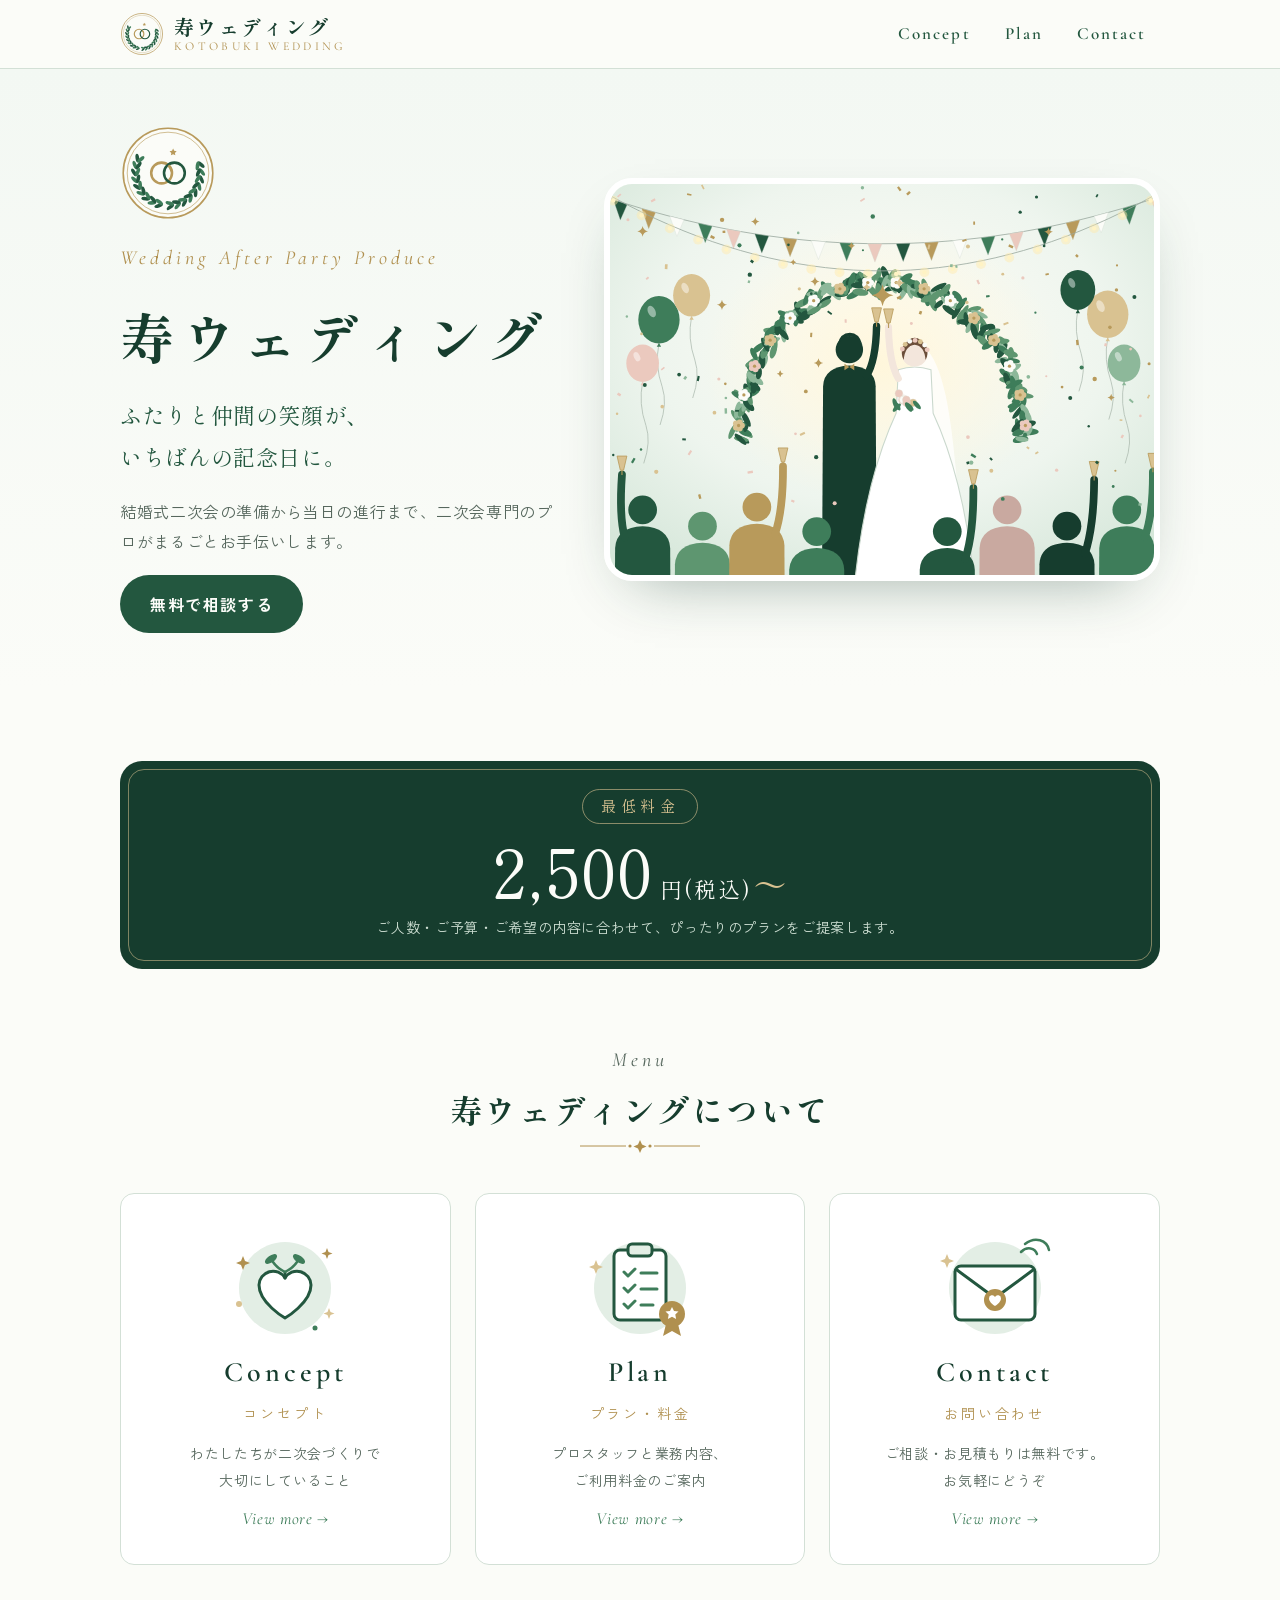
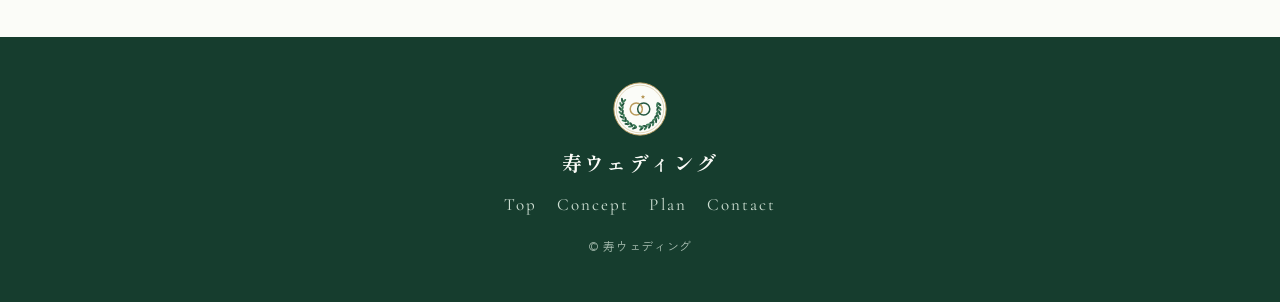
==== index.html @ ed3d982c "寿ウェディング ホームページのテスト版を作成 TOP・Concept・Plan・Contact の4ページ、仮ロゴ、ヒーローイラスト、 各項目のイラストアイコンを追加。  Co-Authored-By" ====
<!doctype html>
<html lang="ja">
<head>
<meta charset="utf-8">
<meta name="viewport" content="width=device-width, initial-scale=1, viewport-fit=cover">
<title>寿ウェディング</title>
<meta name="description" content="結婚式二次会の代行・プロデュースなら寿ウェディング。プロ司会者・ディレクターが会場手配から当日の進行までまるごとサポート。最低料金2,500円(税込)〜。">
<link rel="icon" href="images/logo.svg" type="image/svg+xml">
<link rel="preconnect" href="https://fonts.googleapis.com">
<link rel="preconnect" href="https://fonts.gstatic.com" crossorigin>
<link rel="stylesheet" href="https://fonts.googleapis.com/css2?family=Cormorant+Garamond:ital,wght@0,500;0,600;1,500&family=Shippori+Mincho+B1:wght@500;700&family=Zen+Kaku+Gothic+New:wght@400;700&display=swap">
<link rel="stylesheet" href="css/style.css">
</head>
<body>

<header class="site-header">
  <div class="wrap">
    <a class="brand" href="index.html" aria-label="寿ウェディング トップへ">
      <img src="images/logo.svg" alt="" width="44" height="44">
      <span class="brand-name"><b>寿ウェディング</b><small>KOTOBUKI WEDDING</small></span>
    </a>
    <nav class="nav" aria-label="メインメニュー">
      <a href="concept.html">Concept</a>
      <a href="plan.html">Plan</a>
      <a href="contact.html">Contact</a>
    </nav>
  </div>
</header>

<main>
  <section class="hero">
    <div class="wrap">
      <div class="hero-copy">
        <img class="logo-big rise" src="images/logo.svg" alt="" width="96" height="96">
        <p class="eyebrow rise d1">Wedding After Party Produce</p>
        <h1 class="rise d1">寿ウェディング</h1>
        <p class="tagline rise d2">ふたりと仲間の笑顔が、<br>いちばんの記念日に。</p>
        <p class="lead rise d3">結婚式二次会の準備から当日の進行まで、二次会専門のプロがまるごとお手伝いします。</p>
        <div class="rise d3"><a class="btn" href="contact.html">無料で相談する</a></div>
      </div>
      <figure class="hero-figure rise d2">
        <!-- 実際のパーティー写真に差し替える場合は src を images/hero.jpg などに変更 -->
        <img src="images/hero.svg" alt="二次会パーティーで新郎新婦とゲストが乾杯している様子" width="1000" height="720">
      </figure>
    </div>
  </section>

  <section class="section">
    <div class="wrap">
      <div class="price-pick">
        <span class="label">最低料金</span>
        <p class="amount" style="margin:0">2,500<small>円(税込)</small><span class="from">〜</span></p>
        <p class="note">ご人数・ご予算・ご希望の内容に合わせて、ぴったりのプランをご提案します。</p>
      </div>
    </div>
  </section>

  <section class="section" style="padding-top:0">
    <div class="wrap">
      <div class="section-head">
        <p class="eyebrow">Menu</p>
        <h2>寿ウェディングについて</h2>
        <img class="ornament" src="images/ornament.svg" alt="">
      </div>
      <div class="link-cards">
        <a class="link-card" href="concept.html">
          <img src="images/ill-concept.svg" alt="" width="140" height="120">
          <span class="en">Concept</span>
          <span class="ja">コンセプト</span>
          <p>わたしたちが二次会づくりで<br>大切にしていること</p>
          <span class="more">View more →</span>
        </a>
        <a class="link-card" href="plan.html">
          <img src="images/ill-plan.svg" alt="" width="140" height="120">
          <span class="en">Plan</span>
          <span class="ja">プラン・料金</span>
          <p>プロスタッフと業務内容、<br>ご利用料金のご案内</p>
          <span class="more">View more →</span>
        </a>
        <a class="link-card" href="contact.html">
          <img src="images/ill-contact.svg" alt="" width="140" height="120">
          <span class="en">Contact</span>
          <span class="ja">お問い合わせ</span>
          <p>ご相談・お見積もりは無料です。<br>お気軽にどうぞ</p>
          <span class="more">View more →</span>
        </a>
      </div>
    </div>
  </section>
</main>

<footer class="site-footer">
  <div class="wrap">
    <img src="images/logo.svg" alt="" width="56" height="56">
    <span class="brand-name"><b>寿ウェディング</b></span>
    <nav aria-label="フッターメニュー">
      <a href="index.html">Top</a><a href="concept.html">Concept</a><a href="plan.html">Plan</a><a href="contact.html">Contact</a>
    </nav>
    <small>&copy; 寿ウェディング</small>
  </div>
</footer>

</body>
</html>
---- css/style.css ----
/* 寿ウェディング — 緑基調・上品で華やかなトーン
   レイアウト: 余白を広くとった中央寄せの1カラム + 情報はグリッドカード */
:root {
  --green-900: #163D2E;
  --green-700: #23573F;
  --green-500: #3E7D5A;
  --green-100: #E3EEE5;
  --green-50:  #F3F8F3;
  --ivory:     #FBFCF8;
  --gold:      #B0904F;
  --gold-soft: #D9C291;
  --ink:       #1E2B24;
  --muted:     #56675D;
  --line:      #D3E0D6;

  --font-display: "Shippori Mincho B1", "Yu Mincho", "Hiragino Mincho ProN", serif;
  --font-body: "Zen Kaku Gothic New", "Hiragino Sans", "Yu Gothic", sans-serif;
  --font-latin: "Cormorant Garamond", "Times New Roman", serif;

  --wrap: 1080px;
  --radius: 14px;
  color-scheme: light;
}

*, *::before, *::after { box-sizing: border-box; }
html { scroll-behavior: smooth; }
body {
  margin: 0;
  background: var(--ivory);
  color: var(--ink);
  font-family: var(--font-body);
  font-size: 16px;
  line-height: 1.9;
  letter-spacing: .04em;
}
img { max-width: 100%; height: auto; display: block; }
a { color: inherit; }
:focus-visible { outline: 2px solid var(--gold); outline-offset: 3px; }

.wrap { width: 100%; max-width: var(--wrap); margin-inline: auto; padding-inline: 20px; }

/* ---------- header ---------- */
.site-header {
  position: sticky; top: env(safe-area-inset-top, 0px); z-index: 10;
  background: color-mix(in srgb, var(--ivory) 92%, transparent);
  backdrop-filter: blur(8px);
  border-bottom: 1px solid var(--line);
}
.site-header .wrap { display: flex; align-items: center; justify-content: space-between; gap: 16px; padding-block: 12px; flex-wrap: wrap; }
.brand { display: flex; align-items: center; gap: 10px; text-decoration: none; }
.brand img { width: 44px; height: 44px; }
.brand-name { display: flex; flex-direction: column; line-height: 1.2; }
.brand-name b { font-family: var(--font-display); font-weight: 700; font-size: 20px; color: var(--green-900); letter-spacing: .12em; }
.brand-name small { font-family: var(--font-latin); font-size: 12px; color: var(--gold); letter-spacing: .28em; }
.nav { display: flex; gap: 6px; }
.nav a {
  text-decoration: none; padding: 6px 14px; border-radius: 999px;
  font-family: var(--font-latin); font-size: 17px; font-weight: 600; letter-spacing: .12em; color: var(--green-700);
}
.nav a:hover, .nav a[aria-current="page"] { background: var(--green-100); color: var(--green-900); }

/* ---------- common ---------- */
.eyebrow { font-family: var(--font-latin); font-style: italic; color: var(--gold); font-size: 20px; letter-spacing: .2em; margin: 0; }
h1, h2, h3 { font-family: var(--font-display); color: var(--green-900); text-wrap: balance; letter-spacing: .08em; line-height: 1.5; }
.section { padding-block: 72px; }
.section-head { text-align: center; margin-bottom: 40px; display: grid; gap: 6px; justify-items: center; }
.section-head h2 { margin: 0; font-size: clamp(24px, 4vw, 32px); }
.section-head p { margin: 0; color: var(--muted); max-width: 36em; }
.ornament { width: 120px; height: 14px; color: var(--gold); }

.btn {
  display: inline-flex; align-items: center; justify-content: center; gap: 8px;
  padding: 14px 30px; border-radius: 999px; text-decoration: none; font-weight: 700; letter-spacing: .1em;
  background: var(--green-700); color: var(--ivory); border: 0; cursor: pointer; font: inherit; font-weight: 700;
  transition: background .2s, transform .2s;
}
.btn:hover { background: var(--green-900); transform: translateY(-1px); }
.btn.ghost { background: transparent; color: var(--green-700); border: 1.5px solid var(--green-700); }
.btn.ghost:hover { background: var(--green-100); }

/* ---------- top hero ---------- */
.hero { background: linear-gradient(180deg, var(--green-50), var(--ivory)); }
.hero .wrap { display: grid; grid-template-columns: 1fr 1.25fr; gap: 40px; align-items: center; padding-block: 56px; }
.hero-copy { display: grid; gap: 18px; min-width: 0; }
.hero-copy .logo-big { width: 96px; }
.hero-copy h1 { margin: 0; font-size: clamp(34px, 5.4vw, 54px); letter-spacing: .14em; }
.hero-copy .tagline { margin: 0; font-family: var(--font-display); font-size: clamp(18px, 2.2vw, 22px); color: var(--green-700); }
.hero-copy .lead { margin: 0; color: var(--muted); }
.hero-figure { margin: 0; border-radius: 28px; overflow: hidden; box-shadow: 0 24px 60px -30px rgba(22, 61, 46, .45); border: 6px solid #fff; }

/* price pick-up */
.price-pick {
  display: grid; gap: 8px; justify-items: center; text-align: center;
  background: var(--green-900); color: var(--ivory); border-radius: 22px; padding: 28px 36px;
  position: relative; overflow: hidden;
}
.price-pick::after {
  content: ""; position: absolute; inset: 8px; border: 1px solid color-mix(in srgb, var(--gold-soft) 55%, transparent); border-radius: 16px; pointer-events: none;
}
.price-pick .label { font-family: var(--font-display); font-size: 15px; letter-spacing: .3em; color: var(--gold-soft); border: 1px solid color-mix(in srgb, var(--gold-soft) 60%, transparent); border-radius: 999px; padding: 2px 18px; }
.price-pick .label b { font-weight: 500; }
.price-pick .amount { font-family: var(--font-display); font-size: clamp(40px, 8vw, 68px); line-height: 1.1; font-variant-numeric: tabular-nums; letter-spacing: .02em; }
.price-pick .amount small { font-size: .32em; letter-spacing: .1em; margin-left: 6px; }
.price-pick .amount .from { font-size: .5em; color: var(--gold-soft); }
.price-pick .note { font-size: 14px; color: #CFE0D4; margin: 0; max-width: 40em; }

/* link cards */
.link-cards { display: grid; grid-template-columns: repeat(3, 1fr); gap: 24px; }
.link-card {
  display: grid; gap: 10px; justify-items: center; text-align: center; text-decoration: none;
  background: #fff; border: 1px solid var(--line); border-radius: var(--radius); padding: 32px 24px 28px;
  transition: transform .25s, box-shadow .25s, border-color .25s;
}
.link-card:hover { transform: translateY(-4px); box-shadow: 0 18px 40px -24px rgba(22, 61, 46, .5); border-color: var(--green-500); }
.link-card img { width: 140px; height: 120px; }
.link-card .en { font-family: var(--font-latin); font-size: 28px; font-weight: 600; letter-spacing: .14em; color: var(--green-900); line-height: 1.2; }
.link-card .ja { font-size: 14px; color: var(--gold); letter-spacing: .2em; }
.link-card p { margin: 4px 0 0; font-size: 14px; color: var(--muted); }
.link-card .more { font-family: var(--font-latin); font-style: italic; color: var(--green-500); font-size: 17px; }

/* ---------- sub page hero ---------- */
.page-hero { background: linear-gradient(180deg, var(--green-50), var(--ivory)); text-align: center; }
.page-hero .wrap { display: grid; justify-items: center; gap: 8px; padding-block: 56px 24px; }
.page-hero img { width: 180px; height: 150px; }
.page-hero h1 { margin: 0; font-family: var(--font-latin); font-size: clamp(40px, 7vw, 60px); letter-spacing: .16em; font-weight: 600; line-height: 1.1; }
.page-hero .ja { margin: 0; color: var(--gold); letter-spacing: .3em; font-size: 15px; }

/* ---------- concept ---------- */
.concept-copy { max-width: 40em; margin-inline: auto; text-align: center; }
.concept-copy h2 { font-size: clamp(24px, 4.4vw, 36px); margin: 0 0 32px; }
.concept-copy p { margin: 0 0 1.4em; }
.values { display: grid; grid-template-columns: repeat(3, 1fr); gap: 24px; }
.value { background: #fff; border: 1px solid var(--line); border-radius: var(--radius); padding: 28px 24px; display: grid; gap: 10px; justify-items: center; text-align: center; min-width: 0; }
.value img { width: 96px; height: 96px; }
.value h3 { margin: 0; font-size: 19px; }
.value p { margin: 0; font-size: 14.5px; color: var(--muted); text-align: left; }

/* ---------- plan ---------- */
.icon-grid { display: grid; gap: 18px; list-style: none; margin: 0; padding: 0; }
.icon-grid.staff { grid-template-columns: repeat(3, 1fr); }
.icon-grid.service { grid-template-columns: repeat(4, 1fr); }
.icon-item {
  background: #fff; border: 1px solid var(--line); border-radius: var(--radius);
  display: grid; justify-items: center; align-content: start; gap: 12px; text-align: center; padding: 24px 14px; min-width: 0;
}
.icon-item .ic { width: 76px; height: 76px; border-radius: 50%; background: var(--green-100); display: grid; place-items: center; color: var(--green-700); }
.icon-item .ic svg { width: 44px; height: 44px; fill: none; stroke: currentColor; stroke-width: 2; stroke-linecap: round; stroke-linejoin: round; }
.icon-item .ic svg .solid { fill: currentColor; stroke: none; }
.icon-item .ic svg .paper { fill: var(--green-100); }
.icon-item b { font-weight: 700; font-size: 15px; line-height: 1.5; color: var(--green-900); }
.icon-grid.staff .icon-item { padding: 30px 18px; }
.icon-grid.staff .icon-item .ic { width: 92px; height: 92px; background: var(--green-700); color: var(--ivory); }
.icon-grid.staff .icon-item .ic svg { width: 52px; height: 52px; }
.icon-grid.staff .icon-item .ic svg .paper { fill: var(--green-700); }
.icon-grid.staff .icon-item b { font-size: 16px; }
.alt-bg { background: var(--green-50); }

.cta { text-align: center; display: grid; gap: 18px; justify-items: center; }
.cta p { margin: 0; color: var(--muted); }

/* ---------- contact ---------- */
.form { max-width: 680px; margin-inline: auto; display: grid; gap: 22px; background: #fff; border: 1px solid var(--line); border-radius: 20px; padding: 36px; }
.field { display: grid; gap: 6px; min-width: 0; }
.field-row { display: grid; grid-template-columns: 1fr 1fr; gap: 22px; }
.field label { font-weight: 700; font-size: 15px; color: var(--green-900); }
.req { font-size: 11px; background: var(--gold); color: #fff; border-radius: 4px; padding: 1px 6px; margin-left: 8px; vertical-align: 2px; letter-spacing: .1em; }
.field input, .field select, .field textarea {
  font: inherit; font-size: 16px; color: var(--ink); background: var(--ivory);
  border: 1px solid var(--line); border-radius: 10px; padding: 12px 14px; width: 100%;
}
.field input:focus, .field select:focus, .field textarea:focus { outline: none; border-color: var(--green-500); box-shadow: 0 0 0 3px var(--green-100); }
.field textarea { min-height: 150px; resize: vertical; }
.checks { display: flex; flex-wrap: wrap; gap: 8px 18px; }
.checks label { font-weight: 400; display: inline-flex; align-items: center; gap: 6px; font-size: 15px; color: var(--ink); }
.checks input { width: auto; accent-color: var(--green-700); }
.form .btn { justify-self: center; min-width: 240px; }
.form-note { font-size: 13px; color: var(--muted); text-align: center; margin: 0; }
.thanks { max-width: 680px; margin-inline: auto; text-align: center; background: #fff; border: 1px solid var(--line); border-radius: 20px; padding: 48px 28px; display: grid; gap: 12px; justify-items: center; }
.thanks h2 { margin: 0; }
.thanks p { margin: 0; color: var(--muted); }

/* ---------- footer ---------- */
.site-footer { background: var(--green-900); color: #CFE0D4; text-align: center; }
.site-footer .wrap { display: grid; gap: 14px; justify-items: center; padding-block: 44px; }
.site-footer .brand-name b { color: var(--ivory); }
.site-footer nav { display: flex; gap: 20px; flex-wrap: wrap; justify-content: center; }
.site-footer nav a { text-decoration: none; font-family: var(--font-latin); font-size: 17px; letter-spacing: .12em; }
.site-footer small { font-size: 12px; opacity: .8; }

/* ---------- motion ---------- */
@media (prefers-reduced-motion: no-preference) {
  .rise { animation: rise .9s cubic-bezier(.2, .7, .2, 1) both; }
  .rise.d1 { animation-delay: .12s; } .rise.d2 { animation-delay: .24s; } .rise.d3 { animation-delay: .36s; }
  @keyframes rise { from { transform: translateY(14px); opacity: .001; } to { transform: none; opacity: 1; } }
}
@media (prefers-reduced-motion: reduce) { html { scroll-behavior: auto; } * { transition: none !important; } }

/* ---------- responsive ---------- */
@media (max-width: 900px) {
  .icon-grid.service { grid-template-columns: repeat(3, 1fr); }
}
@media (max-width: 760px) {
  .hero .wrap { grid-template-columns: 1fr; padding-block: 32px 40px; }
  .hero-copy { text-align: center; justify-items: center; }
  .link-cards, .values { grid-template-columns: 1fr; }
  .icon-grid.staff, .icon-grid.service { grid-template-columns: repeat(2, 1fr); }
  .field-row { grid-template-columns: 1fr; }
  .form { padding: 24px 18px; }
  .section { padding-block: 52px; }
  .price-pick { padding: 26px 20px; }
  .price-pick .note { text-align: left; }
  .site-header .wrap { justify-content: center; padding-block: 10px; }
  .nav a { font-size: 15px; padding: 4px 10px; }
}
@media (max-width: 380px) {
  .wrap { padding-inline: 16px; }
  .icon-item b { font-size: 13.5px; }
}
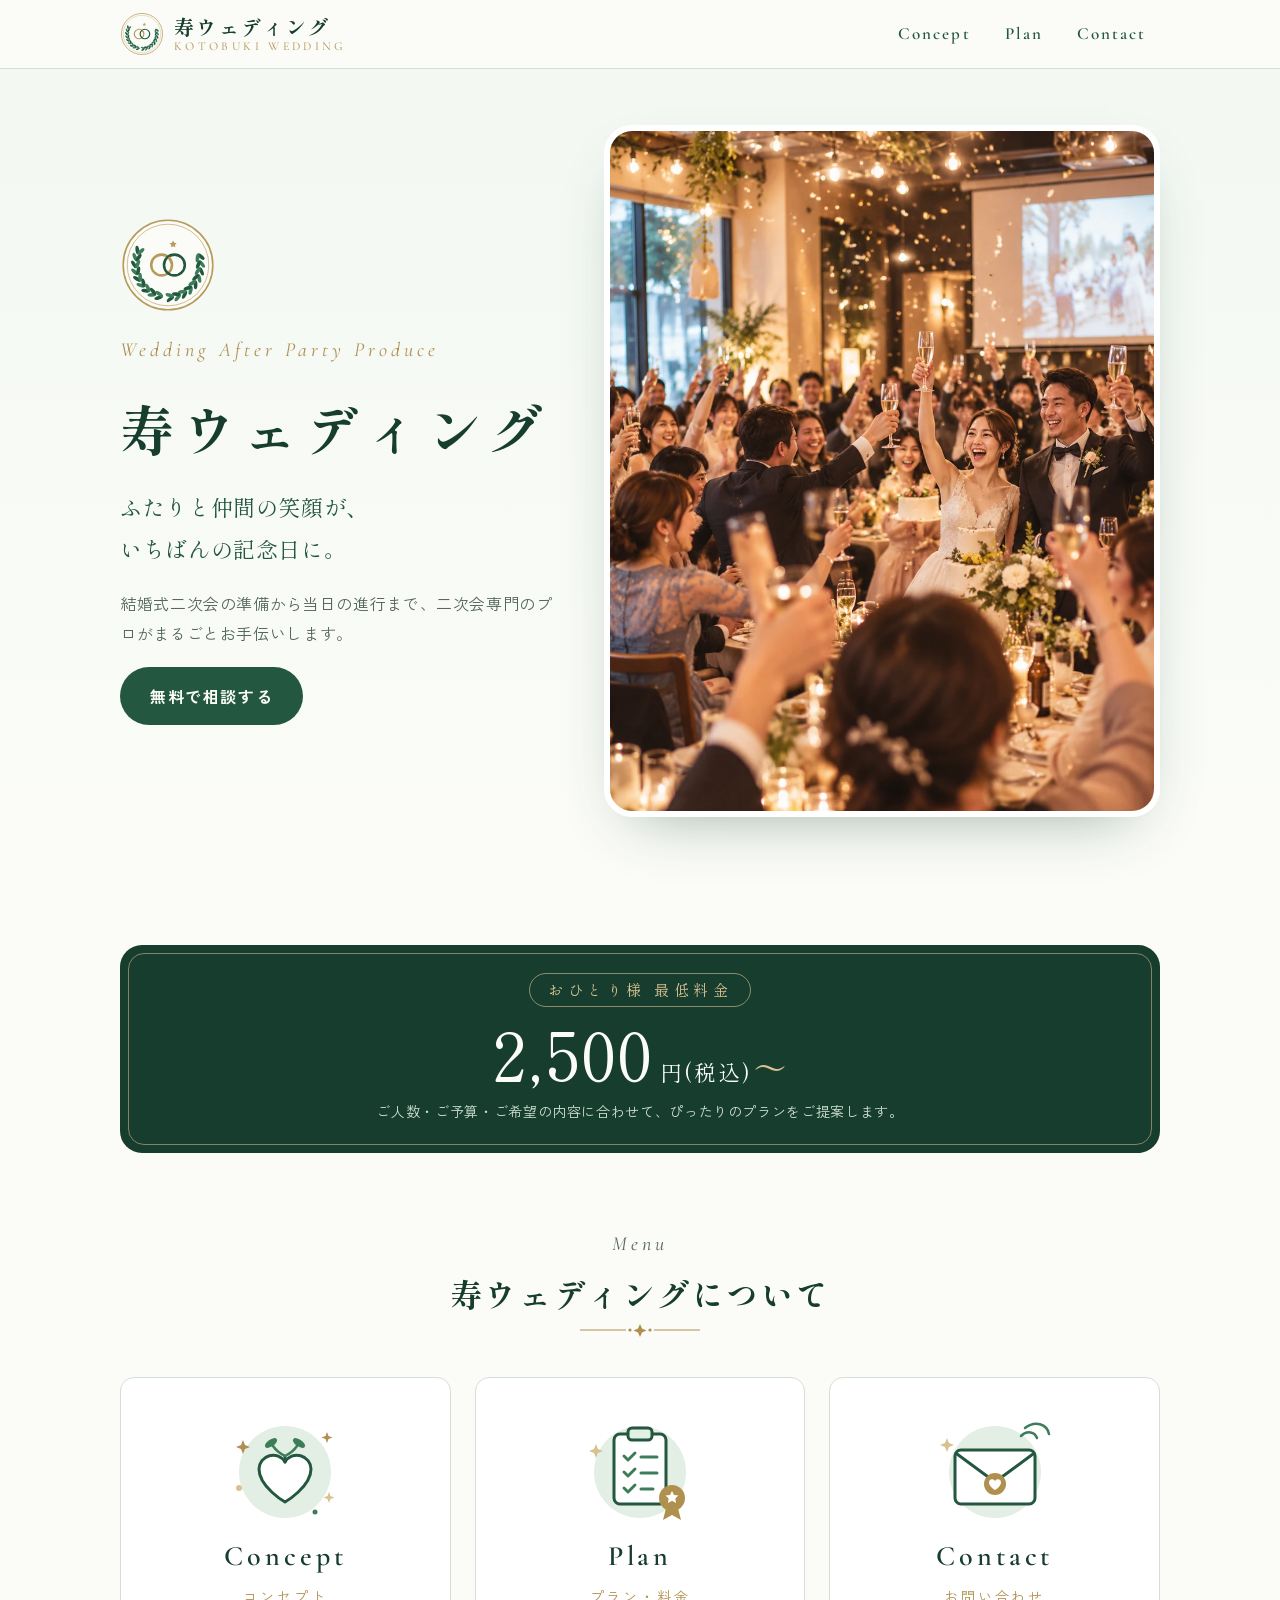
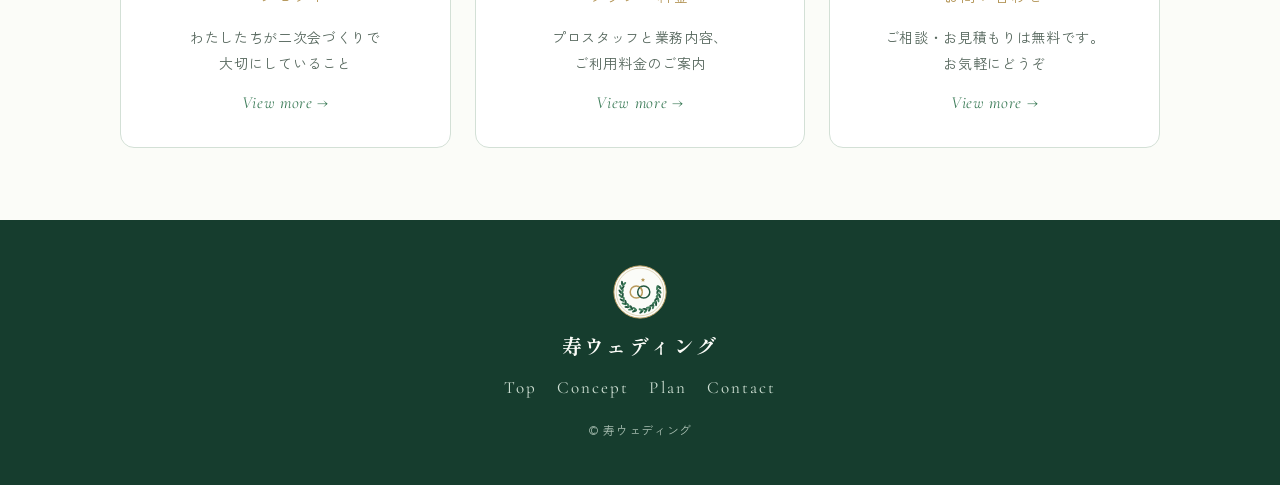
==== commit dd6fdae1: "TOP画像を実写真に差し替え、料金をおひとり様あたりと明記 Co-Authored-By: Claude Opus 5.5 <noreply@anthropic.com> Claude-Session" ====
--- a/index.html
+++ b/index.html
@@ -4,7 +4,7 @@
 <meta charset="utf-8">
 <meta name="viewport" content="width=device-width, initial-scale=1, viewport-fit=cover">
 <title>寿ウェディング</title>
-<meta name="description" content="結婚式二次会の代行・プロデュースなら寿ウェディング。プロ司会者・ディレクターが会場手配から当日の進行までまるごとサポート。最低料金2,500円(税込)〜。">
+<meta name="description" content="結婚式二次会の代行・プロデュースなら寿ウェディング。プロ司会者・ディレクターが会場手配から当日の進行までまるごとサポート。おひとり様あたり最低料金2,500円(税込)〜。">
 <link rel="icon" href="images/logo.svg" type="image/svg+xml">
 <link rel="preconnect" href="https://fonts.googleapis.com">
 <link rel="preconnect" href="https://fonts.gstatic.com" crossorigin>
@@ -39,8 +39,7 @@
         <div class="rise d3"><a class="btn" href="contact.html">無料で相談する</a></div>
       </div>
       <figure class="hero-figure rise d2">
-        <!-- 実際のパーティー写真に差し替える場合は src を images/hero.jpg などに変更 -->
-        <img src="images/hero.svg" alt="二次会パーティーで新郎新婦とゲストが乾杯している様子" width="1000" height="720">
+        <img src="images/hero.webp" alt="二次会パーティーで新郎新婦とゲストがグラスを掲げて乾杯している様子" width="941" height="1672" fetchpriority="high">
       </figure>
     </div>
   </section>
@@ -48,7 +47,7 @@
   <section class="section">
     <div class="wrap">
       <div class="price-pick">
-        <span class="label">最低料金</span>
+        <span class="label">おひとり様 最低料金</span>
         <p class="amount" style="margin:0">2,500<small>円(税込)</small><span class="from">〜</span></p>
         <p class="note">ご人数・ご予算・ご希望の内容に合わせて、ぴったりのプランをご提案します。</p>
       </div>
--- a/css/style.css
+++ b/css/style.css
@@ -86,6 +86,7 @@
 .hero-copy h1 { margin: 0; font-size: clamp(34px, 5.4vw, 54px); letter-spacing: .14em; }
 .hero-copy .tagline { margin: 0; font-family: var(--font-display); font-size: clamp(18px, 2.2vw, 22px); color: var(--green-700); }
 .hero-copy .lead { margin: 0; color: var(--muted); }
+.hero-figure img { width: 100%; aspect-ratio: 4 / 5; object-fit: cover; object-position: 62% 42%; }
 .hero-figure { margin: 0; border-radius: 28px; overflow: hidden; box-shadow: 0 24px 60px -30px rgba(22, 61, 46, .45); border: 6px solid #fff; }
 
 /* price pick-up */
@@ -202,6 +203,7 @@
 @media (max-width: 760px) {
   .hero .wrap { grid-template-columns: 1fr; padding-block: 32px 40px; }
   .hero-copy { text-align: center; justify-items: center; }
+  .hero-figure img { aspect-ratio: 1 / 1; object-position: 65% 40%; }
   .link-cards, .values { grid-template-columns: 1fr; }
   .icon-grid.staff, .icon-grid.service { grid-template-columns: repeat(2, 1fr); }
   .field-row { grid-template-columns: 1fr; }
